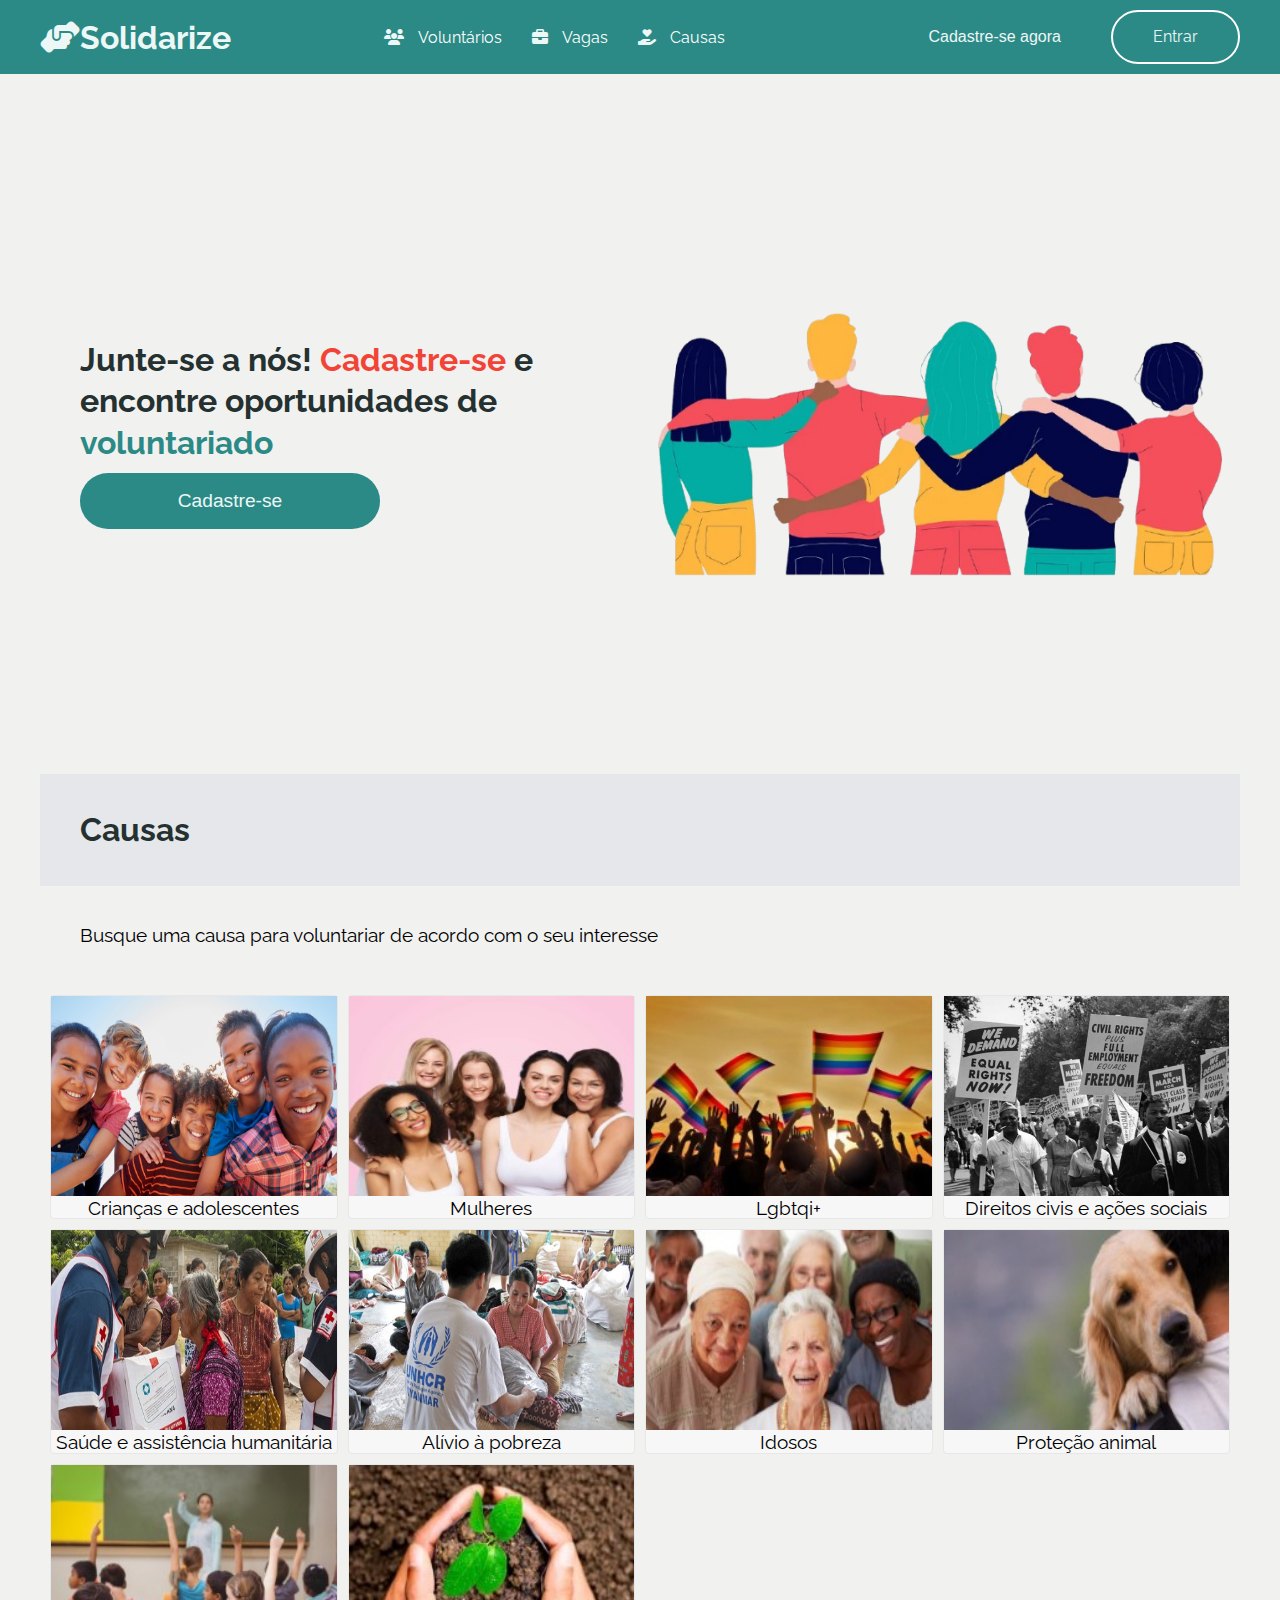
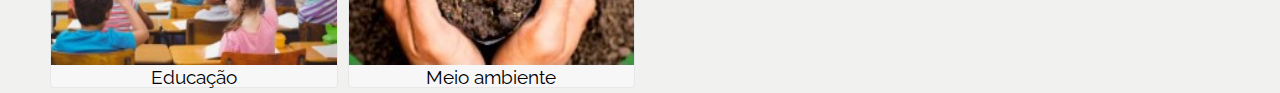
==== index.html @ 6832c59e "implementação script de validação do form de cadastro" ====
<!DOCTYPE html>
<html lang="en">
  <head>
    <meta charset="UTF-8" />
    <meta name="viewport" content="width=device-width, initial-scale=1.0" />
    <link rel="stylesheet" href="./css/style.css" />

    <!-- fonte Raleway -->
    <link
      href="https://fonts.googleapis.com/css2?family=Raleway:wght@500&display=swap"
      rel="stylesheet"
    />

    <!--icones -> https://fontawesome.com/ -->
    <link
      rel="stylesheet"
      href="https://cdnjs.cloudflare.com/ajax/libs/font-awesome/6.7.2/css/all.min.css"
      integrity="sha512-Evv84Mr4kqVGRNSgIGL/F/aIDqQb7xQ2vcrdIwxfjThSH8CSR7PBEakCr51Ck+w+/U6swU2Im1vVX0SVk9ABhg=="
      crossorigin="anonymous"
      referrerpolicy="no-referrer"
    />
    <title>Solidarize</title>
  </head>
  <body>
    <header class="cabecalho">
      <nav class="cabecalho__navegacao">
        <div class="logo">
          <h1><i class="fa-solid fa-handshake-angle"></i>Solidarize</h1>
        </div>
        <div class="navegacao__menu__links_autenticacao">
          <button popovertarget="modal" class="btn__cadastro">
            Cadastre-se agora
          </button>
          <a href="#" class="btn__login">Entrar</a>
        </div>
        <ul class="navegacao__menu__links">
          <li class="navegacao__menu__link">
            <i class="fa-solid fa-users"></i>
            <a href="#voluntarios">Voluntários</a>
          </li>
          <li class="navegacao__menu__link">
            <i class="fa-solid fa-briefcase"></i>
            <a href="#vagas">Vagas</a>
          </li>
          <li class="navegacao__menu__link">
            <i class="fa-solid fa-hand-holding-heart"></i>
            <a href="#causas">Causas</a>
          </li>
        </ul>
      </nav>
    </header>
    <main>
      <section class="apresentacao">
        <div class="apresentacao__container__apresentacao">
          <h1 class="apresentacao__titulo">
            Junte-se a nós! <span class="destaque1">Cadastre-se</span> e
            encontre oportunidades de
            <span class="destaque2">voluntariado</span>
          </h1>
          <button popovertarget="modal" class="apresentacao__btn__cadastro">Cadastre-se</button>
    
        </div>
        <div class="apresentacao__imagem">
          <img src="/assets/img/volunteer.png" alt="" />
        </div>
      </section>
      <section class="causas" id="causas" aria-label="causas">
        <h1 class="causas__titulo">causas</h1>
        <p class="causas__texto">
          busque uma causa para voluntariar de acordo com o seu interesse
        </p>
        <div class="causas__container">
          <div class="causas__item">
            <div class="causas__item__conteudo">
              <img src="./assets/img/causas/childrens.jpg" alt="" />
              <p class="causas__item__conteudo__titulo">
                Crianças e adolescentes
              </p>
            </div>
          </div>
          <div class="causas__item">
            <div class="causas__item__conteudo">
              <img src="./assets/img/causas/woman.jpg" alt="" />
              <p class="causas__item__conteudo__titulo">Mulheres</p>
            </div>
          </div>
          <div class="causas__item">
            <div class="causas__item__conteudo">
              <img src="./assets/img/causas/lgbtqi.jpeg" alt="" />
              <p class="causas__item__conteudo__titulo">lgbtqi+</p>
            </div>
          </div>
          <div class="causas__item">
            <div class="causas__item__conteudo">
              <img
                src="./assets/img/causas/direitos-civis-acoes-sociais.jpg"
                alt=""
              />
              <p class="causas__item__conteudo__titulo">
                Direitos civis e ações sociais
              </p>
            </div>
          </div>
          <div class="causas__item">
            <div class="causas__item__conteudo">
              <img
                src="./assets/img/causas/assistencia-saude-humanitaria.jpg"
                alt=""
              />
              <p class="causas__item__conteudo__titulo">
                Saúde e assistência humanitária
              </p>
            </div>
          </div>
          <div class="causas__item">
            <div class="causas__item__conteudo">
              <img src="./assets/img/causas/alivio-pobreza.jpg" alt="" />
              <p class="causas__item__conteudo__titulo">Alívio à pobreza</p>
            </div>
          </div>
          <div class="causas__item">
            <div class="causas__item__conteudo">
              <img src="./assets/img/causas/senior.jpg" alt="" />
              <p class="causas__item__conteudo__titulo">Idosos</p>
            </div>
          </div>
          <div class="causas__item">
            <div class="causas__item__conteudo">
              <img src="./assets/img/causas/protecao-animal.jpg" alt="" />
              <p class="causas__item__conteudo__titulo">Proteção animal</p>
            </div>
          </div>
          <div class="causas__item">
            <div class="causas__item__conteudo">
              <img src="./assets/img/causas/educacao.jpg" alt="" />
              <p class="causas__item__conteudo__titulo">Educação</p>
            </div>
          </div>
          <div class="causas__item">
            <div class="causas__item__conteudo">
              <img src="./assets/img/causas/meio-ambiente.jpg" alt="" />
              <p class="causas__item__conteudo__titulo">Meio ambiente</p>
            </div>
          </div>
        </div>
      </section>

      <section class="cadastro" id="cadastro" aria-label="causas">
        <div class="modal" id="modal" popover="manual">
          <button
            popovertarget="modal"
            popovertargetaction="hide"
            class="iconFechar"
          >
            x
          </button>
          <h1 class="cadastro__titulo">Cadastre-se</h1>
          <form class="formCadastro" id="formCadastro" action="/" method="POST" dados-formulario>
            <fieldset class="formulario__campo">
              <label for="nome">Nome</label>
              <input
                class="formcadastro__input" 
                name="nome"
                id="nome"
                type="name"
                placeholder="Insira seu nome"                
                minlength="3"               
                required
              />
              <span class="mensagem-erro"></span>
            </fieldset>
            <fieldset class="formulario__campo">
              <label for="email">Email</label>
              <input
                class="formcadastro__input"
                name="email"
                id="email"
                type="email"
                placeholder="Insira seu email"
                minlength="4"
                required
              />
              <span class="mensagem-erro"></span>
            </fieldset>
            <fieldset class="formulario__campo">
              <label for="senha">Senha</label>
              <input
                class="formcadastro__input"
                name="senha"
                id="senha"
                type="password"
                placeholder="Insira sua senha"
                minlength="6"
                required
              />
              <span class="mensagem-erro"></span>
            </fieldset>
            <fieldset class="formulario__campo">
              <label for="bairro">Bairro</label>
              <select id="bairro" name="bairro" required>
                <option value="">Selecione um Bairro</option>
                <option value="areal">Areal</option>
                <option value="centro">Centro</option>
                <option value="fragata">Fragata</option>
                <option value="laranjal">Laranjal</option>
                <option value="guabiroba">Guabiroba</option>
                <option value="porto">Três Vendas</option>
              </select>
              <span class="mensagem-erro"></span>
            </fieldset>
           
            <button
              class="formcadastro__botao"
              id="enviar"          
              type="submit"
              
            >
              Continuar
            </button>
          </form>
        </div>
      </section>
    </main>

    <script src="./js/script.js"></script>
  </body>
</html>
---- css/style.css ----
@import url(./global.css);
@import url(./header.css);
@import url(./apresentacao.css);
@import url(./causas.css);
@import url(./form_cadastro.css);
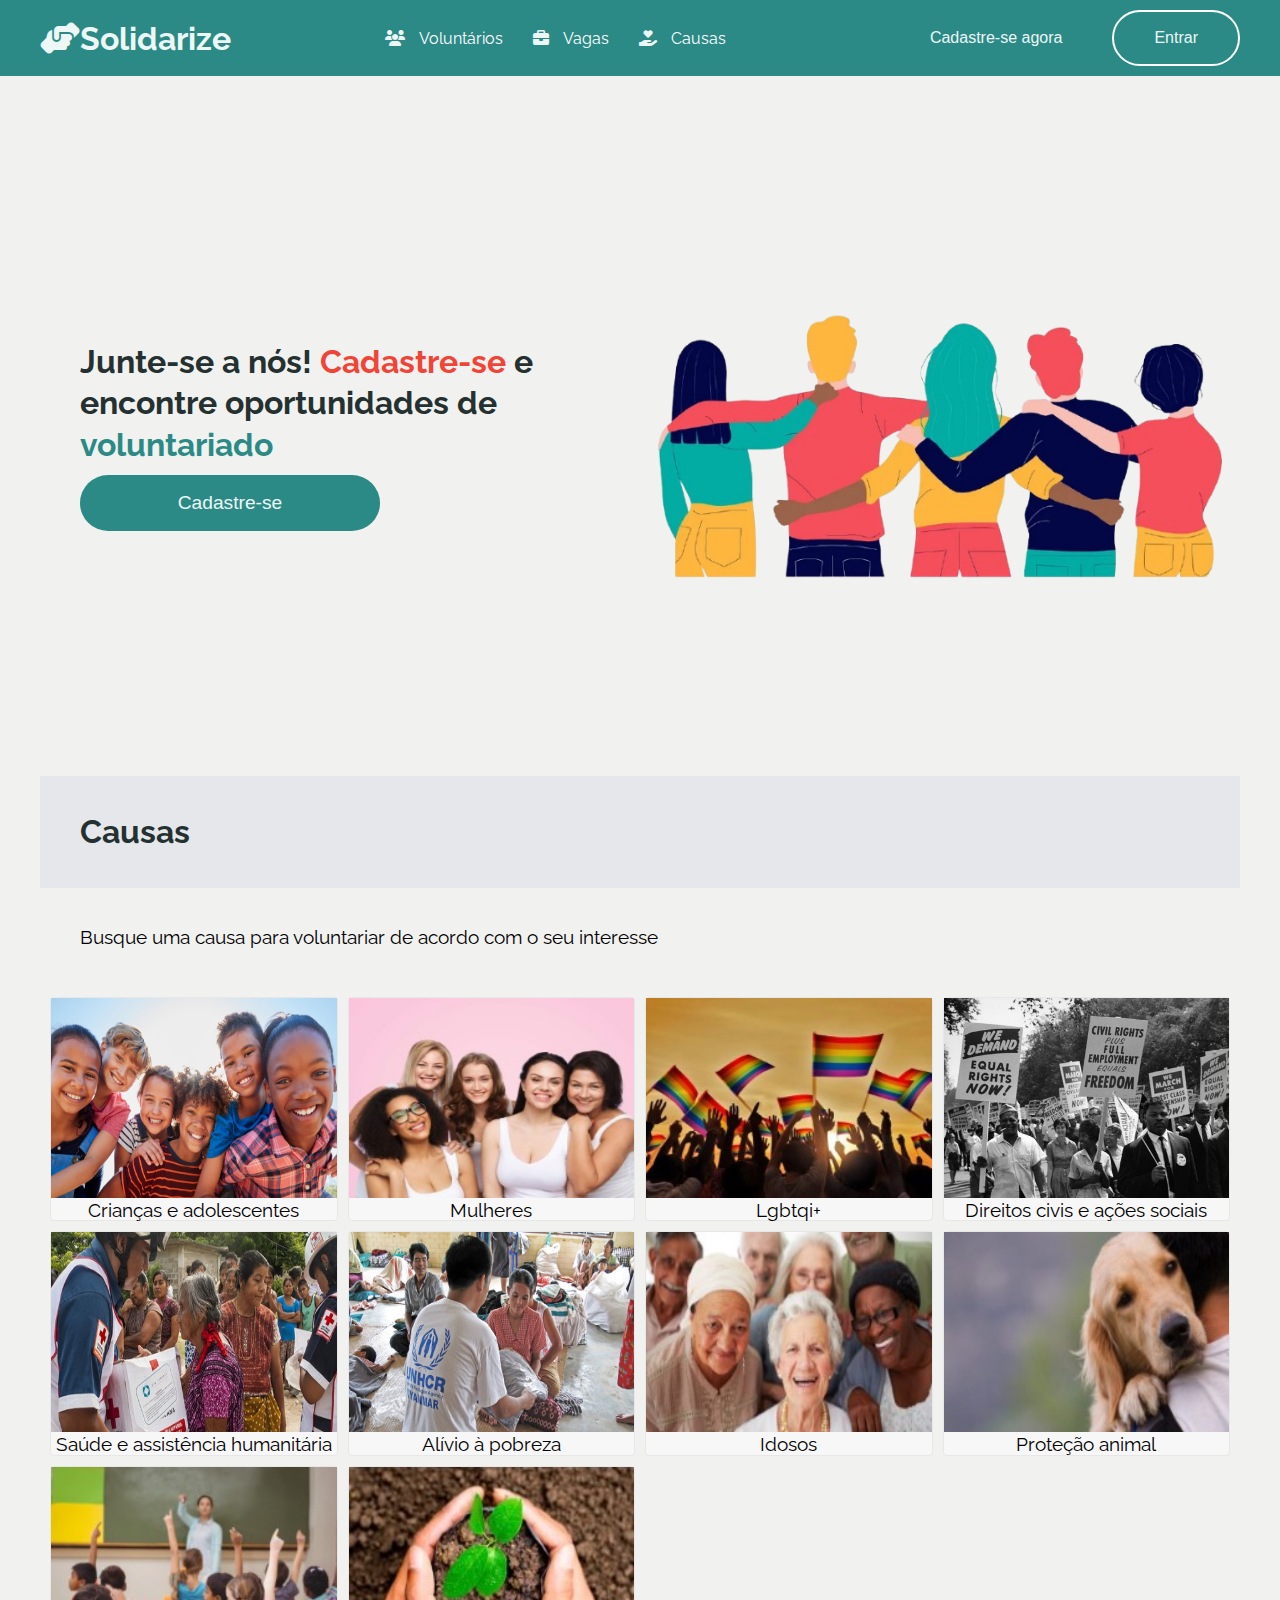
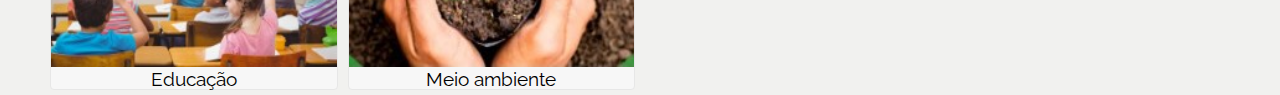
==== commit 768e83df: "implementação form de login e validações" ====
--- a/index.html
+++ b/index.html
@@ -10,7 +10,6 @@
       href="https://fonts.googleapis.com/css2?family=Raleway:wght@500&display=swap"
       rel="stylesheet"
     />
-
     <!--icones -> https://fontawesome.com/ -->
     <link
       rel="stylesheet"
@@ -28,10 +27,11 @@
           <h1><i class="fa-solid fa-handshake-angle"></i>Solidarize</h1>
         </div>
         <div class="navegacao__menu__links_autenticacao">
-          <button popovertarget="modal" class="btn__cadastro">
+          <button popovertarget="modal__cadastro" class="btn__cadastro">
             Cadastre-se agora
           </button>
-          <a href="#" class="btn__login">Entrar</a>
+          <button popovertarget="modal__login" class="btn__login">
+            Entrar
         </div>
         <ul class="navegacao__menu__links">
           <li class="navegacao__menu__link">
@@ -144,18 +144,17 @@
           </div>
         </div>
       </section>
-
-      <section class="cadastro" id="cadastro" aria-label="causas">
-        <div class="modal" id="modal" popover="manual">
+      <section class="cadastro" id="cadastro" aria-label="cadastro">
+        <div class="modal__cadastro" id="modal__cadastro" popover="manual">
           <button
-            popovertarget="modal"
+            popovertarget="modal__cadastro"
             popovertargetaction="hide"
             class="iconFechar"
           >
             x
           </button>
           <h1 class="cadastro__titulo">Cadastre-se</h1>
-          <form class="formCadastro" id="formCadastro" action="/" method="POST" dados-formulario>
+          <form class="formCadastro" id="formCadastro" action="/" method="POST" dados-formularioCadastro>
             <fieldset class="formulario__campo">
               <label for="nome">Nome</label>
               <input
@@ -220,8 +219,57 @@
           </form>
         </div>
       </section>
+      <section class="login" id="login" aria-label="login">
+        <div class="modal__login" id="modal__login" popover="manual">
+          <button
+            popovertarget="modal__login"
+            popovertargetaction="hide"
+            class="iconFechar"
+          >
+            x
+          </button>
+          <h1 class="login__titulo">Login</h1>
+          <form class="formLogin" id="formLogin" action="/" method="POST" dados-formularioLogin>
+            <fieldset class="formulario__campo">
+            </fieldset>
+            <fieldset class="formulario__campo">
+              <label for="email">Email</label>
+              <input
+                class="formLogin__input"
+                name="email"
+                id="emailLogin"
+                type="email"
+                placeholder="Insira seu email"
+                minlength="4"
+                required
+              />
+              <span class="mensagem-erro"></span>
+            </fieldset>
+            <fieldset class="formulario__campo">
+              <label for="senha">Senha</label>
+              <input
+                class="formLogin__input"
+                name="senha"
+                id="senhaLogin"
+                type="password"
+                placeholder="Insira sua senha"
+                minlength="6"
+                required
+              />
+              <span class="mensagem-erro"></span>
+            </fieldset>        
+            <button
+              class="formLogin__botao"
+              id="logar"          
+              type="submit"
+              
+            >
+              Continuar
+            </button>
+          </form>
+        </div>
+      </section>
     </main>
-
     <script src="./js/script.js"></script>
   </body>
 </html>
--- a/css/style.css
+++ b/css/style.css
@@ -3,3 +3,5 @@
 @import url(./apresentacao.css);
 @import url(./causas.css);
 @import url(./form_cadastro.css);
+@import url(./form_login.css);
+
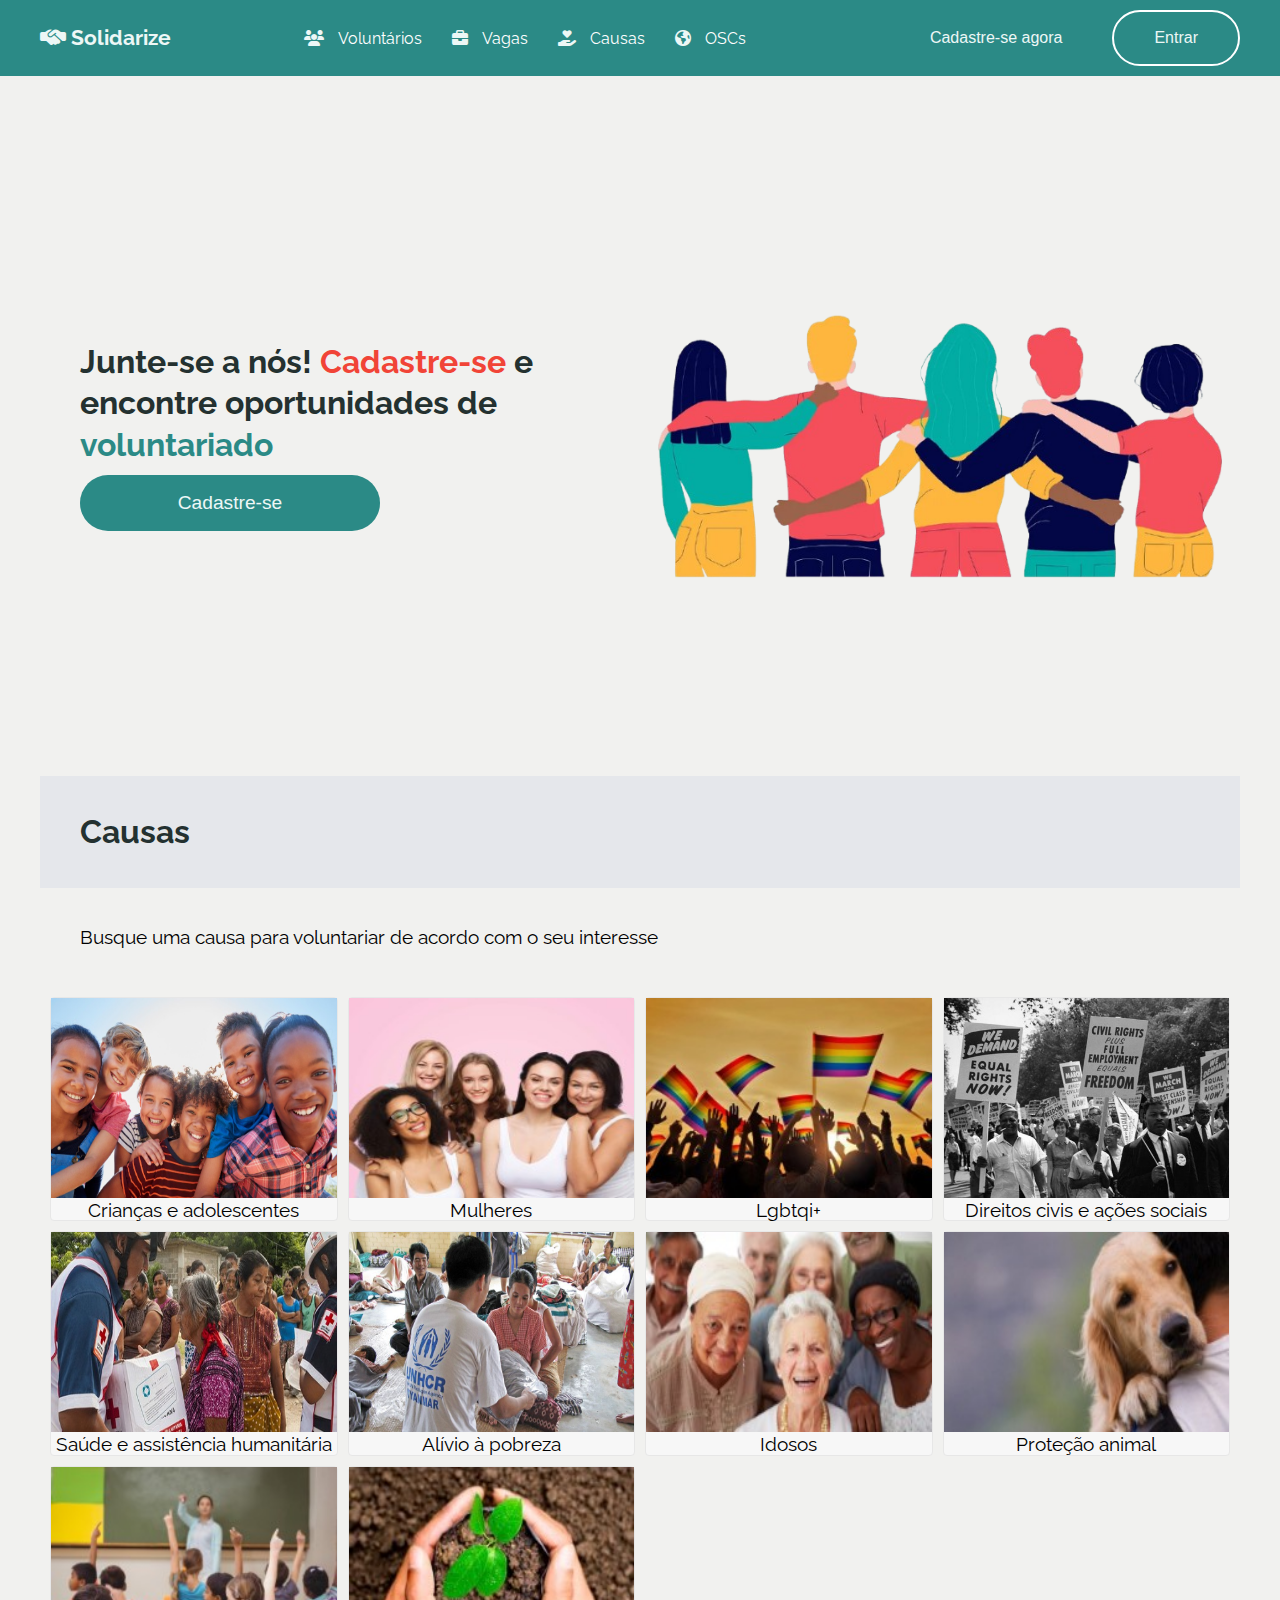
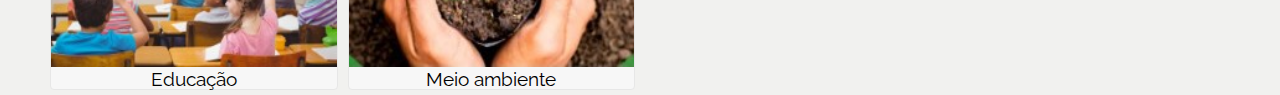
==== commit 6acaffb1: "implementação filtro de pesquisa no header" ====
--- a/index.html
+++ b/index.html
@@ -24,7 +24,7 @@
     <header class="cabecalho">
       <nav class="cabecalho__navegacao">
         <div class="logo">
-          <h1><i class="fa-solid fa-handshake-angle"></i>Solidarize</h1>
+          <h1><i class="fa-solid fa-handshake-simple"></i> Solidarize</h1>
         </div>
         <div class="navegacao__menu__links_autenticacao">
           <button popovertarget="modal__cadastro" class="btn__cadastro">
@@ -32,6 +32,7 @@
           </button>
           <button popovertarget="modal__login" class="btn__login">
             Entrar
+          </button>
         </div>
         <ul class="navegacao__menu__links">
           <li class="navegacao__menu__link">
@@ -45,6 +46,10 @@
           <li class="navegacao__menu__link">
             <i class="fa-solid fa-hand-holding-heart"></i>
             <a href="#causas">Causas</a>
+          </li>
+          <li class="navegacao__menu__link">
+            <i class="fa-solid fa-earth-americas"></i>
+            <a href="/pages/oscs.html">OSCs</a>
           </li>
         </ul>
       </nav>
@@ -57,7 +62,7 @@
             encontre oportunidades de
             <span class="destaque2">voluntariado</span>
           </h1>
-          <button popovertarget="modal" class="apresentacao__btn__cadastro">Cadastre-se</button>
+          <button popovertarget="modal__cadastro" class="apresentacao__btn__cadastro">Cadastre-se</button>
     
         </div>
         <div class="apresentacao__imagem">
--- a/css/style.css
+++ b/css/style.css
@@ -4,4 +4,5 @@
 @import url(./causas.css);
 @import url(./form_cadastro.css);
 @import url(./form_login.css);
+@import url(./osc.css);
 
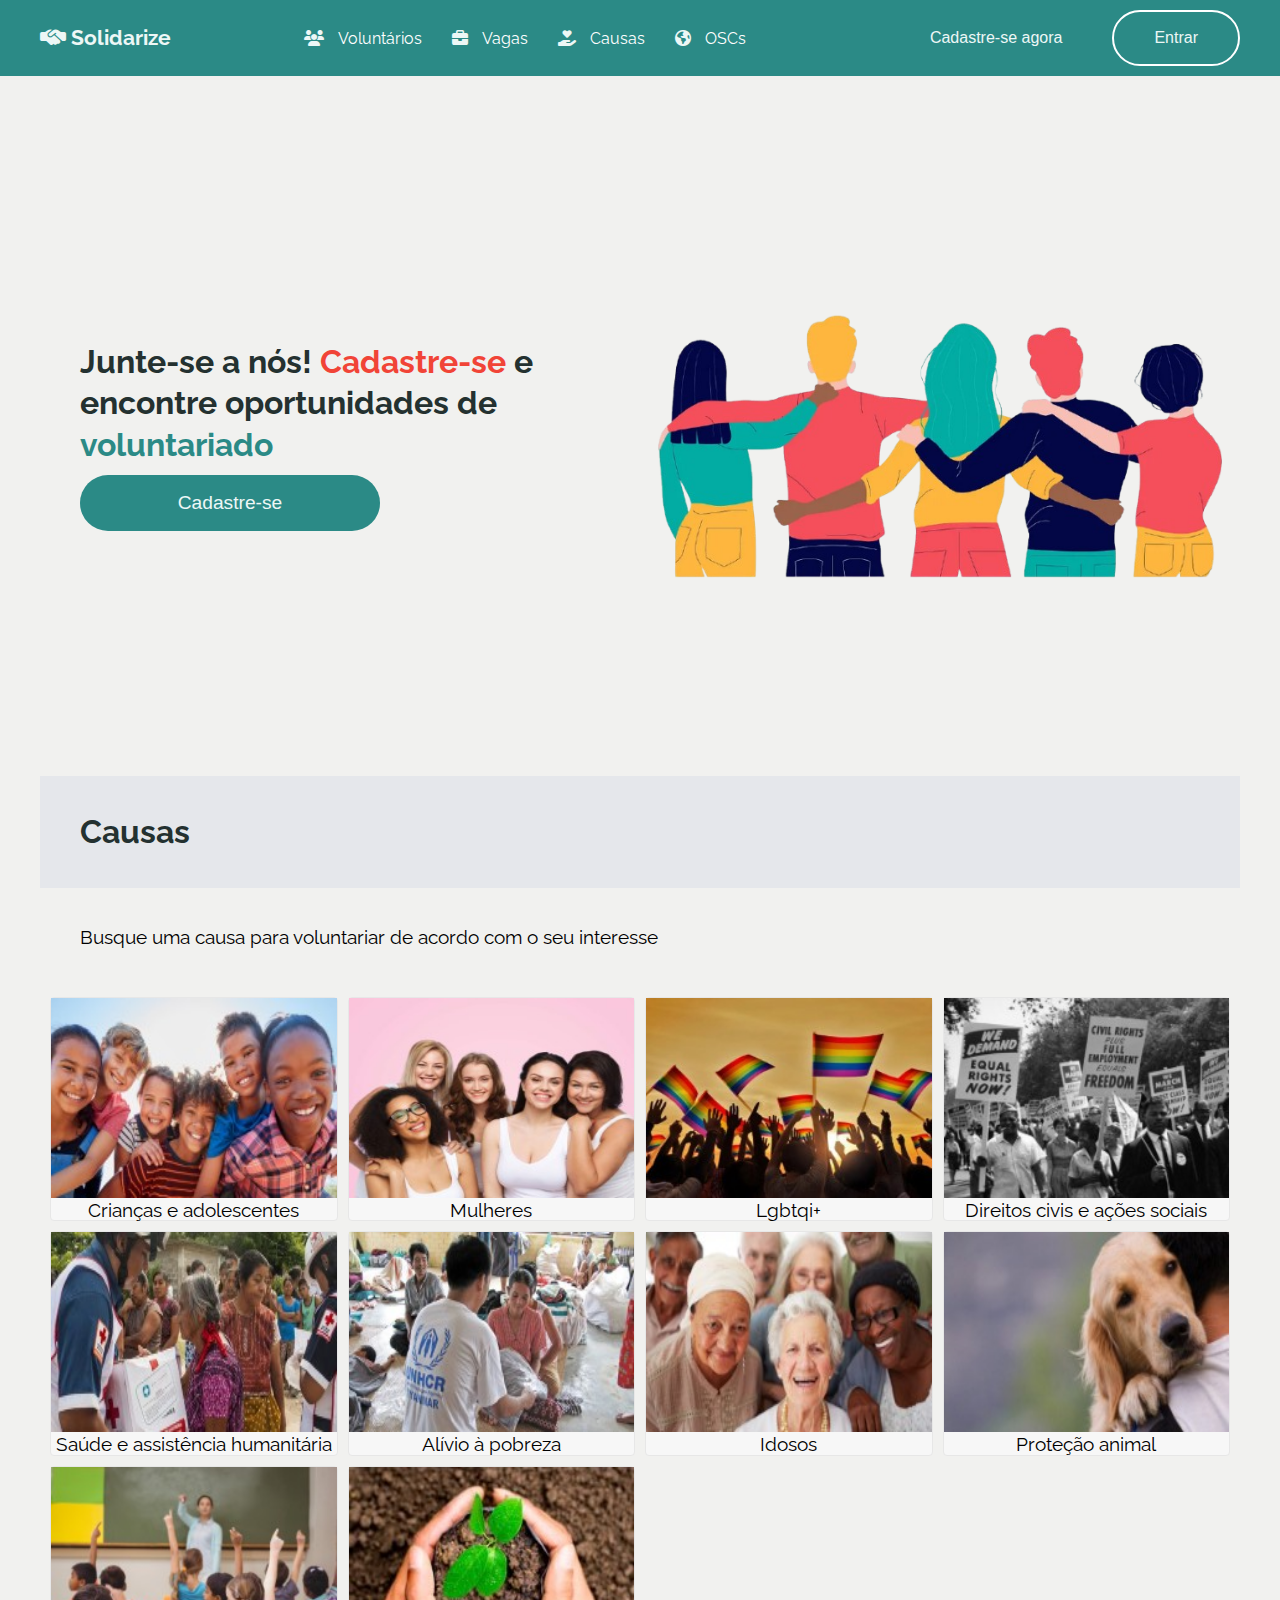
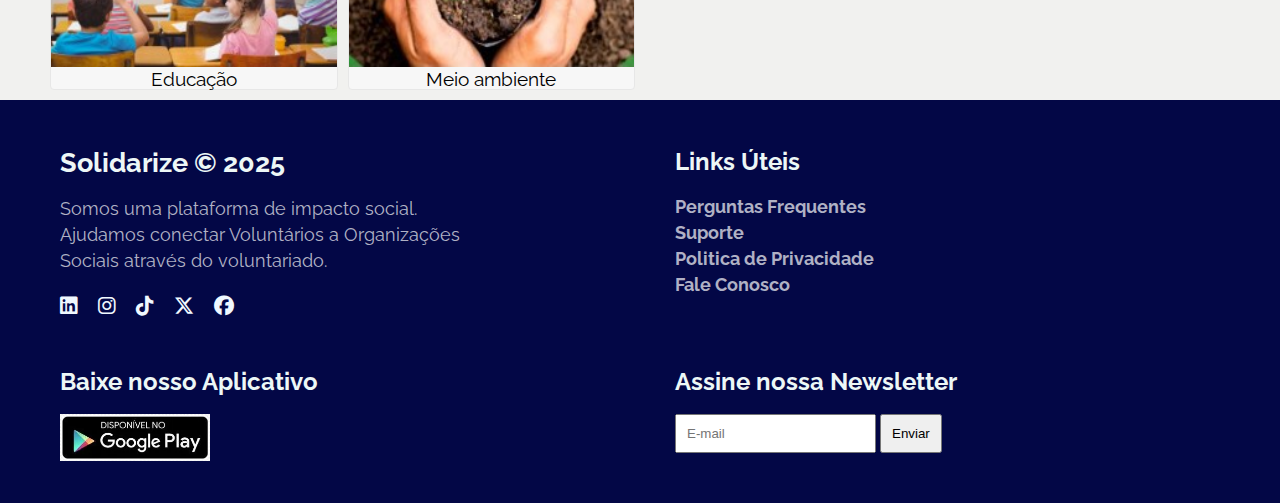
==== commit af262e20: "implementação do footer da página" ====
--- a/index.html
+++ b/index.html
@@ -62,8 +62,12 @@
             encontre oportunidades de
             <span class="destaque2">voluntariado</span>
           </h1>
-          <button popovertarget="modal__cadastro" class="apresentacao__btn__cadastro">Cadastre-se</button>
-    
+          <button
+            popovertarget="modal__cadastro"
+            class="apresentacao__btn__cadastro"
+          >
+            Cadastre-se
+          </button>
         </div>
         <div class="apresentacao__imagem">
           <img src="/assets/img/volunteer.png" alt="" />
@@ -159,16 +163,22 @@
             x
           </button>
           <h1 class="cadastro__titulo">Cadastre-se</h1>
-          <form class="formCadastro" id="formCadastro" action="/" method="POST" dados-formularioCadastro>
+          <form
+            class="formCadastro"
+            id="formCadastro"
+            action="/"
+            method="POST"
+            dados-formularioCadastro
+          >
             <fieldset class="formulario__campo">
               <label for="nome">Nome</label>
               <input
-                class="formcadastro__input" 
+                class="formcadastro__input"
                 name="nome"
                 id="nome"
                 type="name"
-                placeholder="Insira seu nome"                
-                minlength="3"               
+                placeholder="Insira seu nome"
+                minlength="3"
                 required
               />
               <span class="mensagem-erro"></span>
@@ -212,13 +222,8 @@
               </select>
               <span class="mensagem-erro"></span>
             </fieldset>
-           
-            <button
-              class="formcadastro__botao"
-              id="enviar"          
-              type="submit"
-              
-            >
+
+            <button class="formcadastro__botao" id="enviar" type="submit">
               Continuar
             </button>
           </form>
@@ -234,9 +239,14 @@
             x
           </button>
           <h1 class="login__titulo">Login</h1>
-          <form class="formLogin" id="formLogin" action="/" method="POST" dados-formularioLogin>
-            <fieldset class="formulario__campo">
-            </fieldset>
+          <form
+            class="formLogin"
+            id="formLogin"
+            action="/"
+            method="POST"
+            dados-formularioLogin
+          >
+            <fieldset class="formulario__campo"></fieldset>
             <fieldset class="formulario__campo">
               <label for="email">Email</label>
               <input
@@ -262,19 +272,91 @@
                 required
               />
               <span class="mensagem-erro"></span>
-            </fieldset>        
-            <button
-              class="formLogin__botao"
-              id="logar"          
-              type="submit"
-              
-            >
+            </fieldset>
+            <button class="formLogin__botao" id="logar" type="submit">
               Continuar
             </button>
           </form>
         </div>
       </section>
     </main>
+    <footer class="rodape">
+      <div class="rodape__navegacao">
+        <section class="rodape__projeto">
+          <h2 class="rodape__titulo">Solidarize © 2025</h2>
+          <p class="rodape__texto">
+            Somos uma plataforma de impacto social. Ajudamos conectar
+            Voluntários a Organizações Sociais através do voluntariado.
+          </p>
+          <ul class="rodape__redes__links">
+            <a href="https://www.linkedin.com" target="_blank" rel="external">
+              <li><i class="fa-brands fa-linkedin"></i></li>
+            </a>
+            <a
+              href="https://www.instagram.com/projeto.solidarizers/"
+              target="_blank"
+              rel="external"
+            >
+              <li><i class="fa-brands fa-instagram"></i></li>
+            </a>
+            <a href="https://www.tiktok.com" target="_blank" rel="external">
+              <li><i class="fa-brands fa-tiktok"></i></li>
+            </a>
+            <a href="https://www.x.com" target="_blank" rel="external">
+              <li><i class="fa-brands fa-x-twitter"></i></li>
+            </a>
+            <a href="https://www.facebook.com" target="_blank" rel="external">
+              <li><i class="fa-brands fa-facebook"></i></li>
+            </a>
+          </ul>
+        </section>
+        <section class="rodape__links">
+          <h2 class="rodape__titulo">Links Úteis</h2>
+          <ul class="rodape__links">
+            <li class="rodape__links__item">
+              <a href="http://">Perguntas Frequentes</a>
+            </li>
+            <li class="rodape__links__item">
+              <a href="http://">Suporte</a>
+            </li>
+            <li class="rodape__links__item">
+              <a href="http://">Politica de Privacidade</a>
+            </li>
+            <li class="rodape__links__item">
+              <a href="http://">Fale Conosco</a>
+            </li>
+          </ul>
+        </section>
+        <section class="rodape__app__link">
+          <h2 class="rodape__titulo">Baixe nosso Aplicativo</h2>
+          <a
+            href="https://play.google.com"
+            class="rodape__app__link"
+            target="_blank"
+            rel="external"
+          >
+            <img src="./assets/img/icones/google-play.webp" alt="" />
+          </a>
+        </section>
+        <section class="rodape__newsletter">
+          <h2 class="rodape__titulo">Assine nossa Newsletter</h2>
+          <form action="" class="rodape__newsletter__form">
+            <input
+              class="formNewsletter__input"
+              name="emailNewsletter"
+              id="emailNewsletter"
+              type="email"
+              placeholder="E-mail"
+              minlength="4"
+              required
+            />
+            <button class="formNewsletter__btn" id="logar" type="submit">
+              Enviar
+            </button>
+          </form>
+        </section>
+      </div>
+    </footer>
     <script src="./js/script.js"></script>
   </body>
 </html>
--- a/css/style.css
+++ b/css/style.css
@@ -5,4 +5,5 @@
 @import url(./form_cadastro.css);
 @import url(./form_login.css);
 @import url(./osc.css);
+@import url(./footer.css);
 
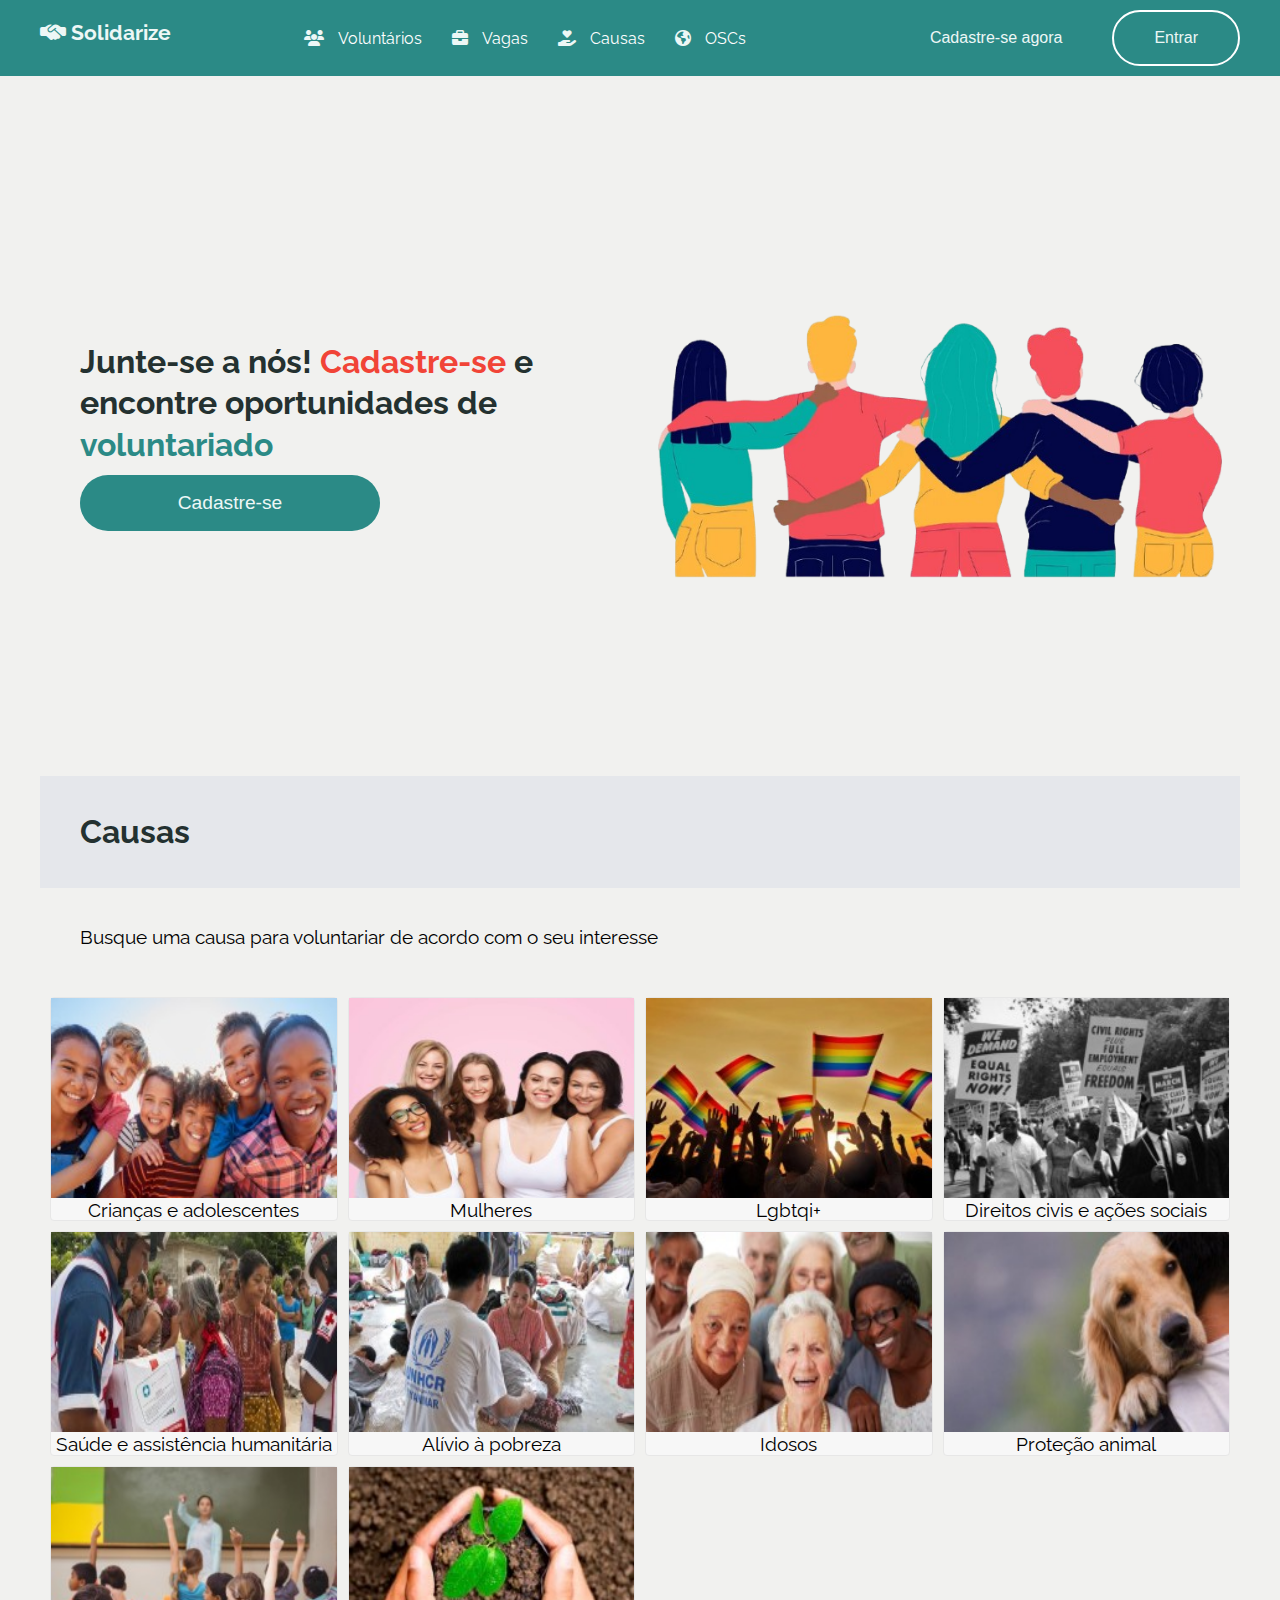
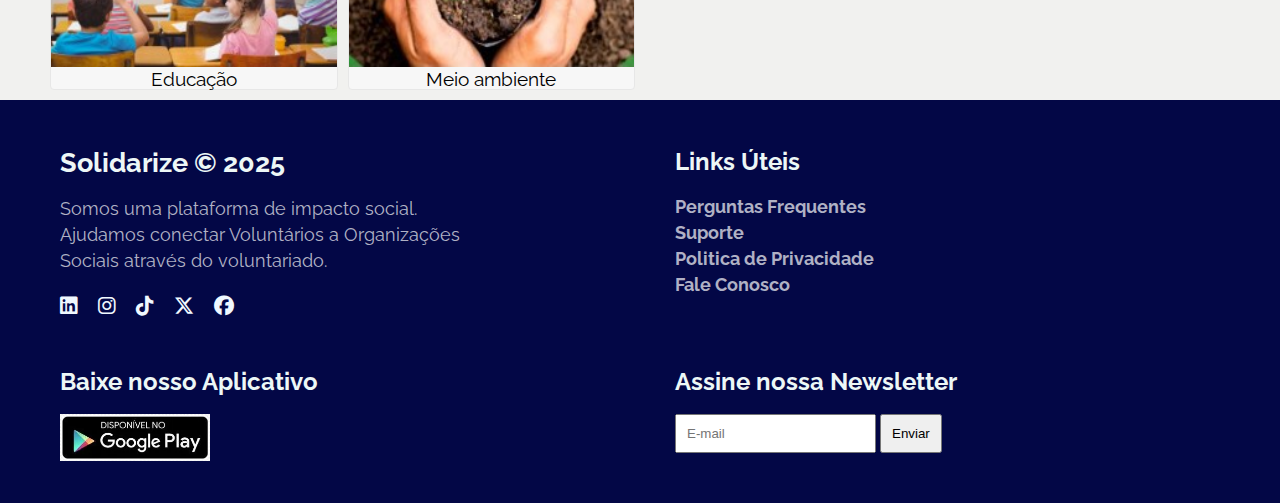
==== commit a35b5450: "lista oscs da API" ====
--- a/index.html
+++ b/index.html
@@ -350,13 +350,13 @@
               minlength="4"
               required
             />
-            <button class="formNewsletter__btn" id="logar" type="submit">
+            <button class="formNewsletter__btn" id="newsletter" type="submit">
               Enviar
             </button>
           </form>
         </section>
       </div>
     </footer>
-    <script src="./js/script.js"></script>
+    <script src="./js/validacoes_form.js"></script>
   </body>
 </html>
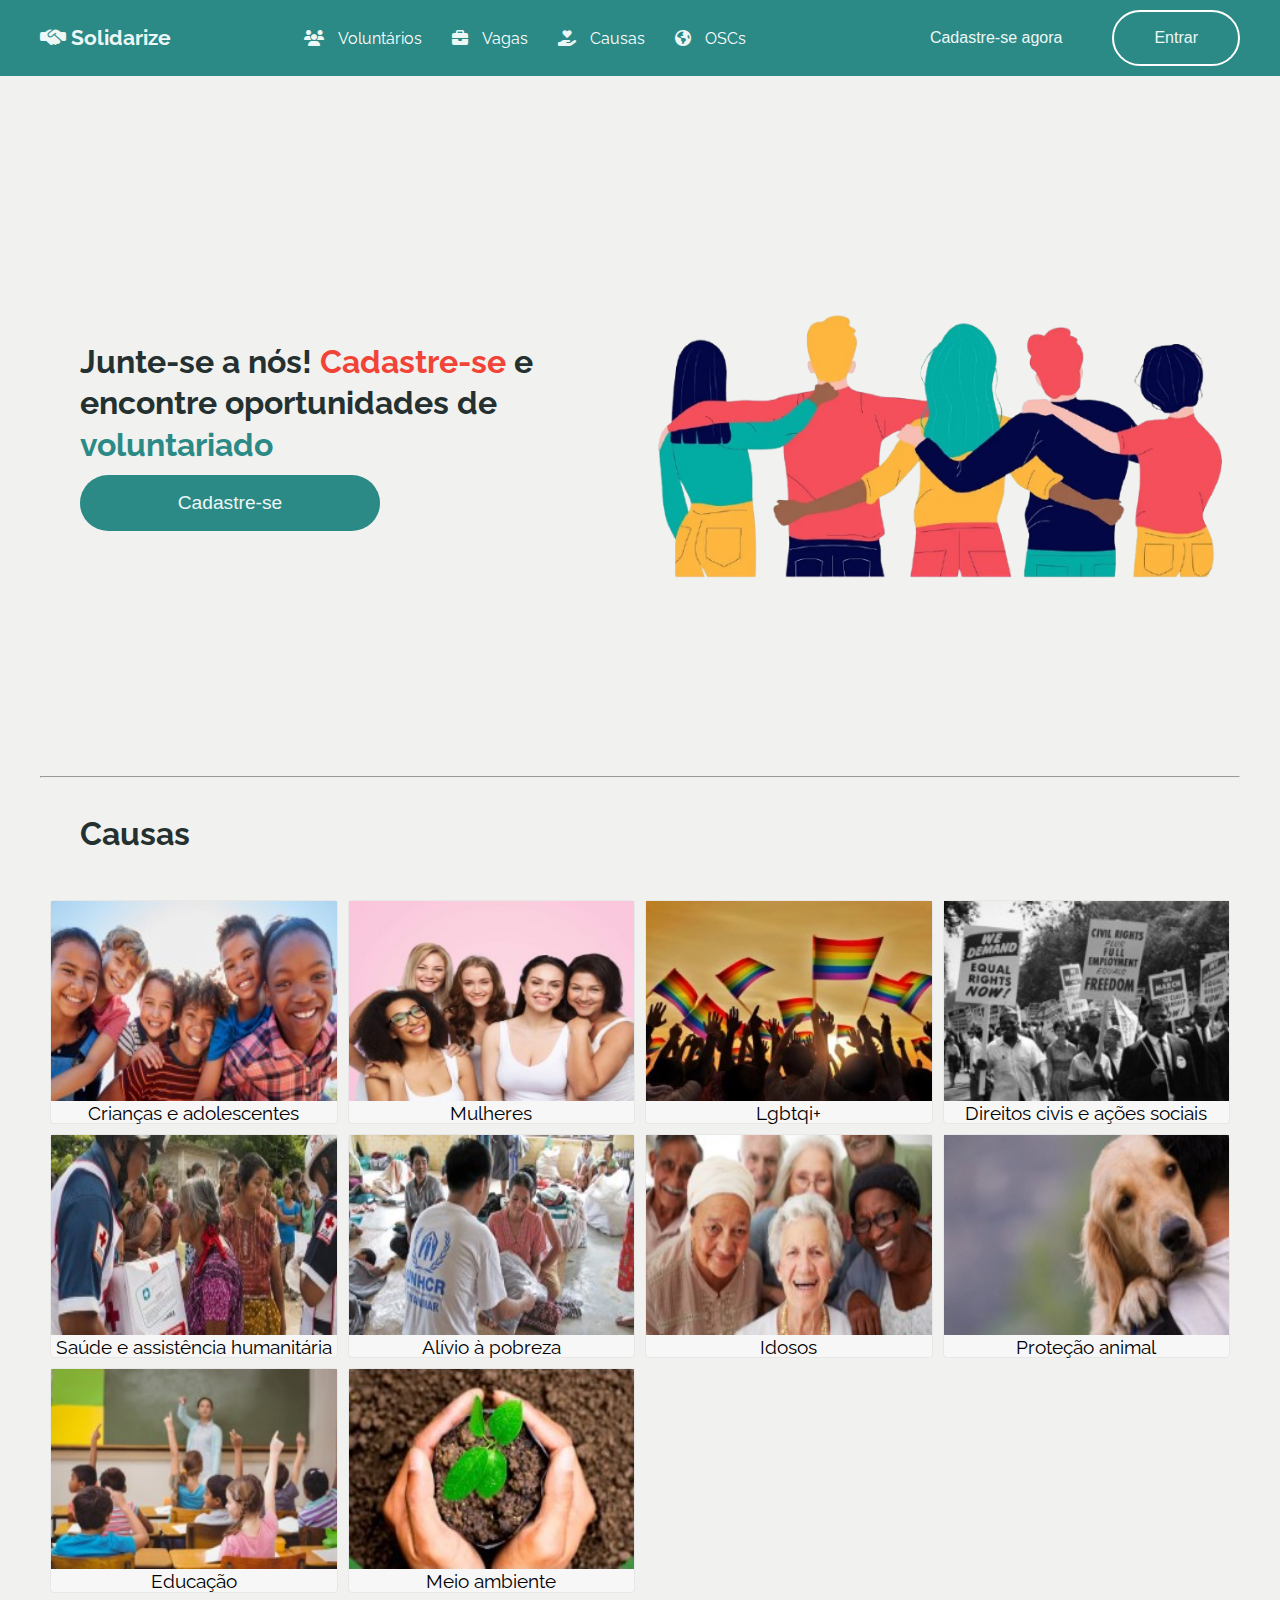
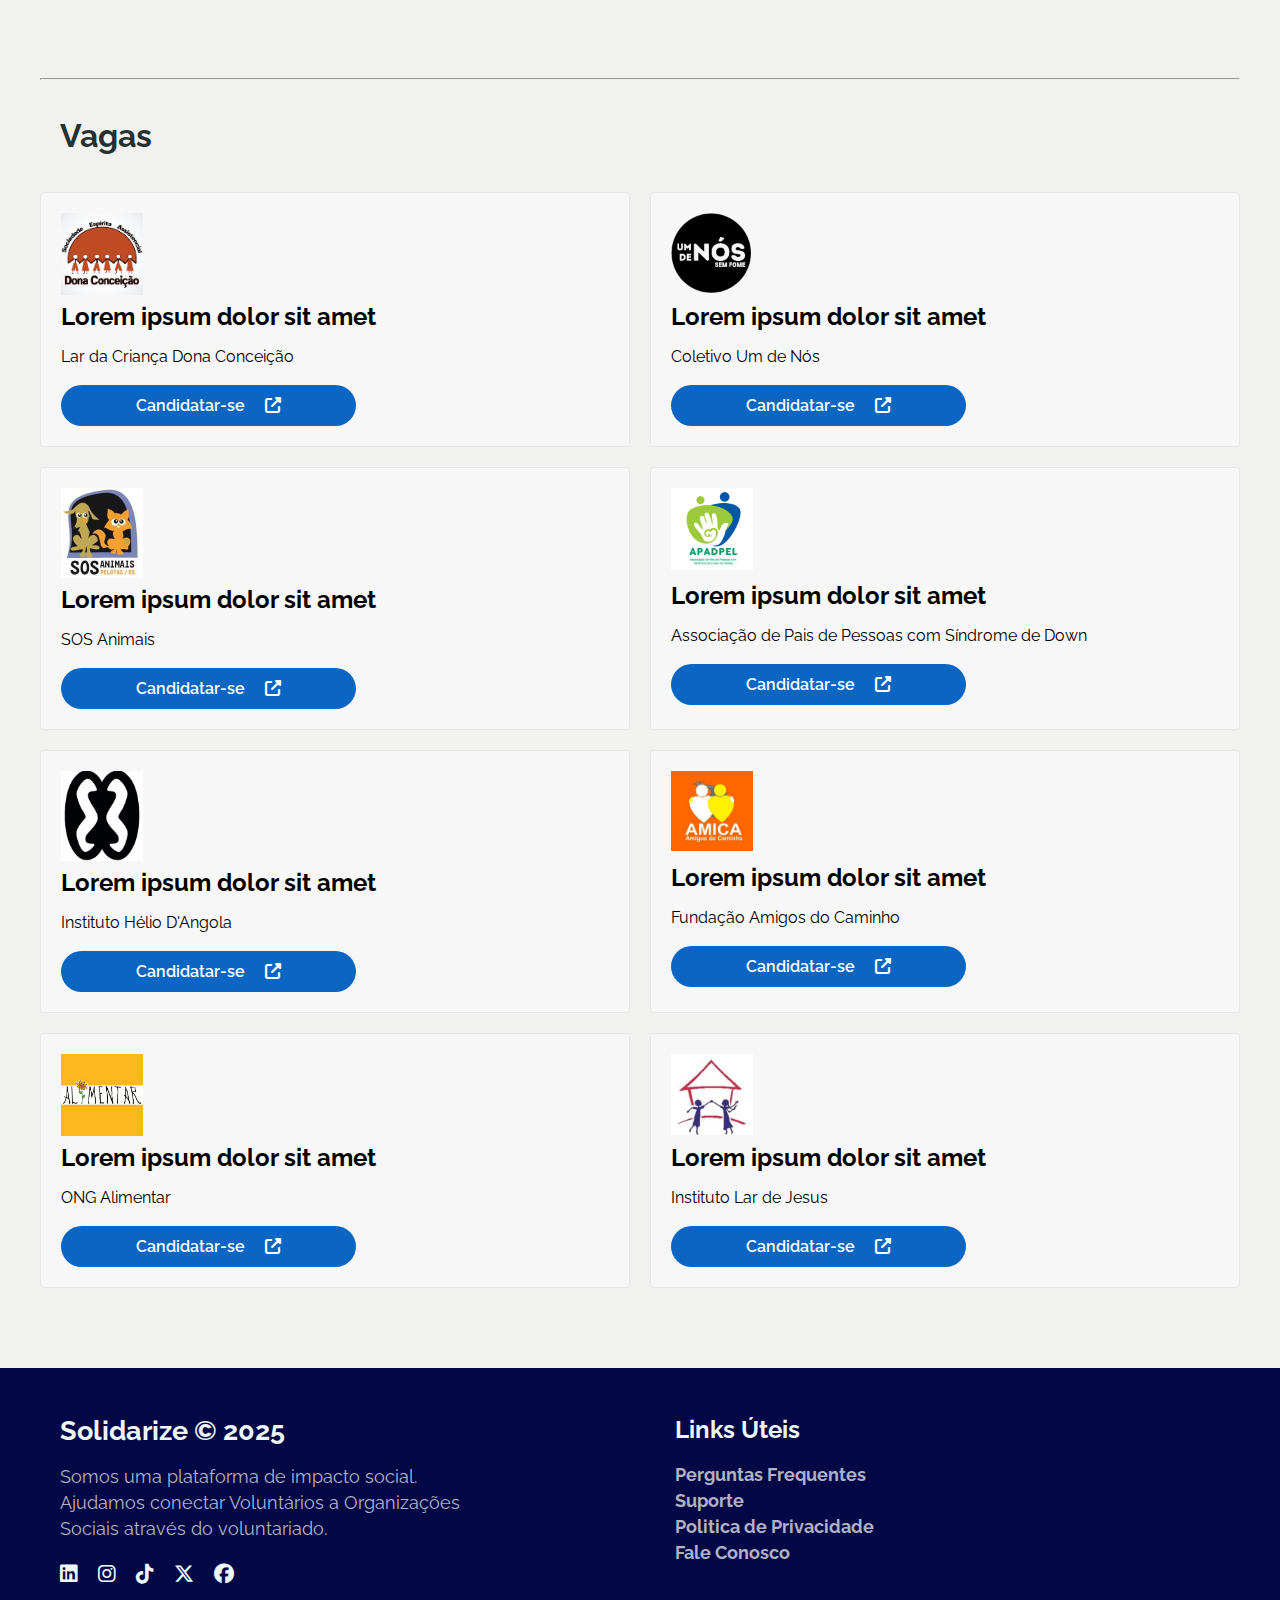
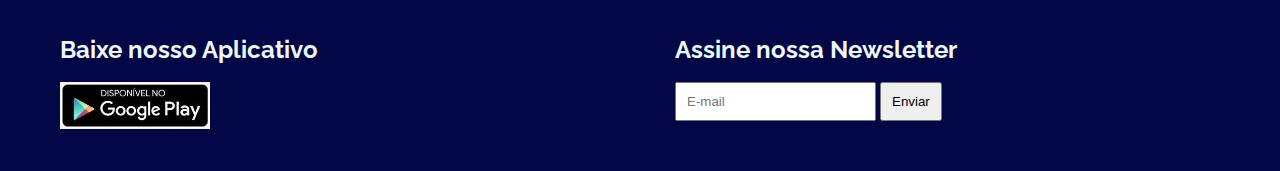
==== commit 7df9e113: "implementação section vagas" ====
--- a/index.html
+++ b/index.html
@@ -49,7 +49,7 @@
           </li>
           <li class="navegacao__menu__link">
             <i class="fa-solid fa-earth-americas"></i>
-            <a href="/pages/oscs.html">OSCs</a>
+            <a href="./pages/oscs.html">OSCs</a>
           </li>
         </ul>
       </nav>
@@ -74,10 +74,8 @@
         </div>
       </section>
       <section class="causas" id="causas" aria-label="causas">
+        <hr />
         <h1 class="causas__titulo">causas</h1>
-        <p class="causas__texto">
-          busque uma causa para voluntariar de acordo com o seu interesse
-        </p>
         <div class="causas__container">
           <div class="causas__item">
             <div class="causas__item__conteudo">
@@ -149,6 +147,98 @@
             <div class="causas__item__conteudo">
               <img src="./assets/img/causas/meio-ambiente.jpg" alt="" />
               <p class="causas__item__conteudo__titulo">Meio ambiente</p>
+            </div>
+          </div>
+        </div>
+      </section>
+      <section class="vagas" id="vagas" aria-label="vagas">
+        <hr />
+        <h1 class="vagas__titulo">Vagas</h1>
+        <div class="vagas__cards">
+          <div class="vagas__card">
+            <img src="./assets/img/oscs/dona-conceicao.png" alt="" />
+            <div class="vagas__card__conteudo">
+              <h2 class="vagas__card__titulo">Lorem ipsum dolor sit amet</h2>
+              <span>Lar da Criança Dona Conceição</span>
+              <a href="#" class="btn__vaga"
+                >Candidatar-se<i class="fa-solid fa-up-right-from-square"></i
+              ></a>
+            </div>
+          </div>
+
+          <div class="vagas__card">
+            <img src="./assets/img/oscs/um-de-nos.png" alt="" />
+            <div class="vagas__card__conteudo">
+              <h2 class="vagas__card__titulo">Lorem ipsum dolor sit amet</h2>
+              <span>Coletivo Um de Nós</span>
+              <a href="#" class="btn__vaga"
+                >Candidatar-se<i class="fa-solid fa-up-right-from-square"></i
+              ></a>
+            </div>
+          </div>
+
+          <div class="vagas__card">
+            <img src="./assets/img/oscs/sos-animais.jpg" alt="" />
+            <div class="vagas__card__conteudo">
+              <h2 class="vagas__card__titulo">Lorem ipsum dolor sit amet</h2>
+              <span>SOS Animais</span>
+              <a href="#" class="btn__vaga"
+                >Candidatar-se<i class="fa-solid fa-up-right-from-square"></i
+              ></a>
+            </div>
+          </div>
+
+          <div class="vagas__card">
+            <img src="./assets/img/oscs/apadpel.jpg" alt="" />
+            <div class="vagas__card__conteudo">
+              <h2 class="vagas__card__titulo">Lorem ipsum dolor sit amet</h2>
+              <span>Associação de Pais de Pessoas com Síndrome de Down</span>
+              <a href="#" class="btn__vaga"
+                >Candidatar-se<i class="fa-solid fa-up-right-from-square"></i
+              ></a>
+            </div>
+          </div>
+
+          <div class="vagas__card">
+            <img src="./assets/img/oscs/helio-dangola.png" alt="" />
+            <div class="vagas__card__conteudo">
+              <h2 class="vagas__card__titulo">Lorem ipsum dolor sit amet</h2>
+              <span>Instituto Hélio D'Angola</span>
+              <a href="#" class="btn__vaga"
+                >Candidatar-se<i class="fa-solid fa-up-right-from-square"></i
+              ></a>
+            </div>
+          </div>
+
+          <div class="vagas__card">
+            <img src="./assets/img/oscs/amica.jpg" alt="" />
+            <div class="vagas__card__conteudo">
+              <h2 class="vagas__card__titulo">Lorem ipsum dolor sit amet</h2>
+              <span>Fundação Amigos do Caminho</span>
+              <a href="#" class="btn__vaga"
+                >Candidatar-se<i class="fa-solid fa-up-right-from-square"></i
+              ></a>
+            </div>
+          </div>
+          <div class="vagas__card">
+            <img src="./assets/img/oscs/ong-alimentar.jpg" alt="" />
+            <div class="vagas__card__conteudo">
+              <h2 class="vagas__card__titulo">Lorem ipsum dolor sit amet</h2>
+              <span>ONG Alimentar</span>
+              <a href="#" class="btn__vaga"
+                >Candidatar-se<i class="fa-solid fa-up-right-from-square"></i
+              ></a>
+            </div>
+          </div>
+
+          <div class="vagas__card">
+            <img src="./assets/img/oscs/lar-de-jesus.jpg" alt="" />
+            <div class="vagas__card__conteudo">
+              <h2 class="vagas__card__titulo">Lorem ipsum dolor sit amet</h2>
+              <span>Instituto Lar de Jesus</span>
+              <a href="#" class="btn__vaga"
+                >Candidatar-se<i class="fa-solid fa-up-right-from-square"></i
+              ></a>
             </div>
           </div>
         </div>
--- a/css/style.css
+++ b/css/style.css
@@ -5,5 +5,6 @@
 @import url(./form_cadastro.css);
 @import url(./form_login.css);
 @import url(./osc.css);
+@import url(./vagas.css);
 @import url(./footer.css);
 
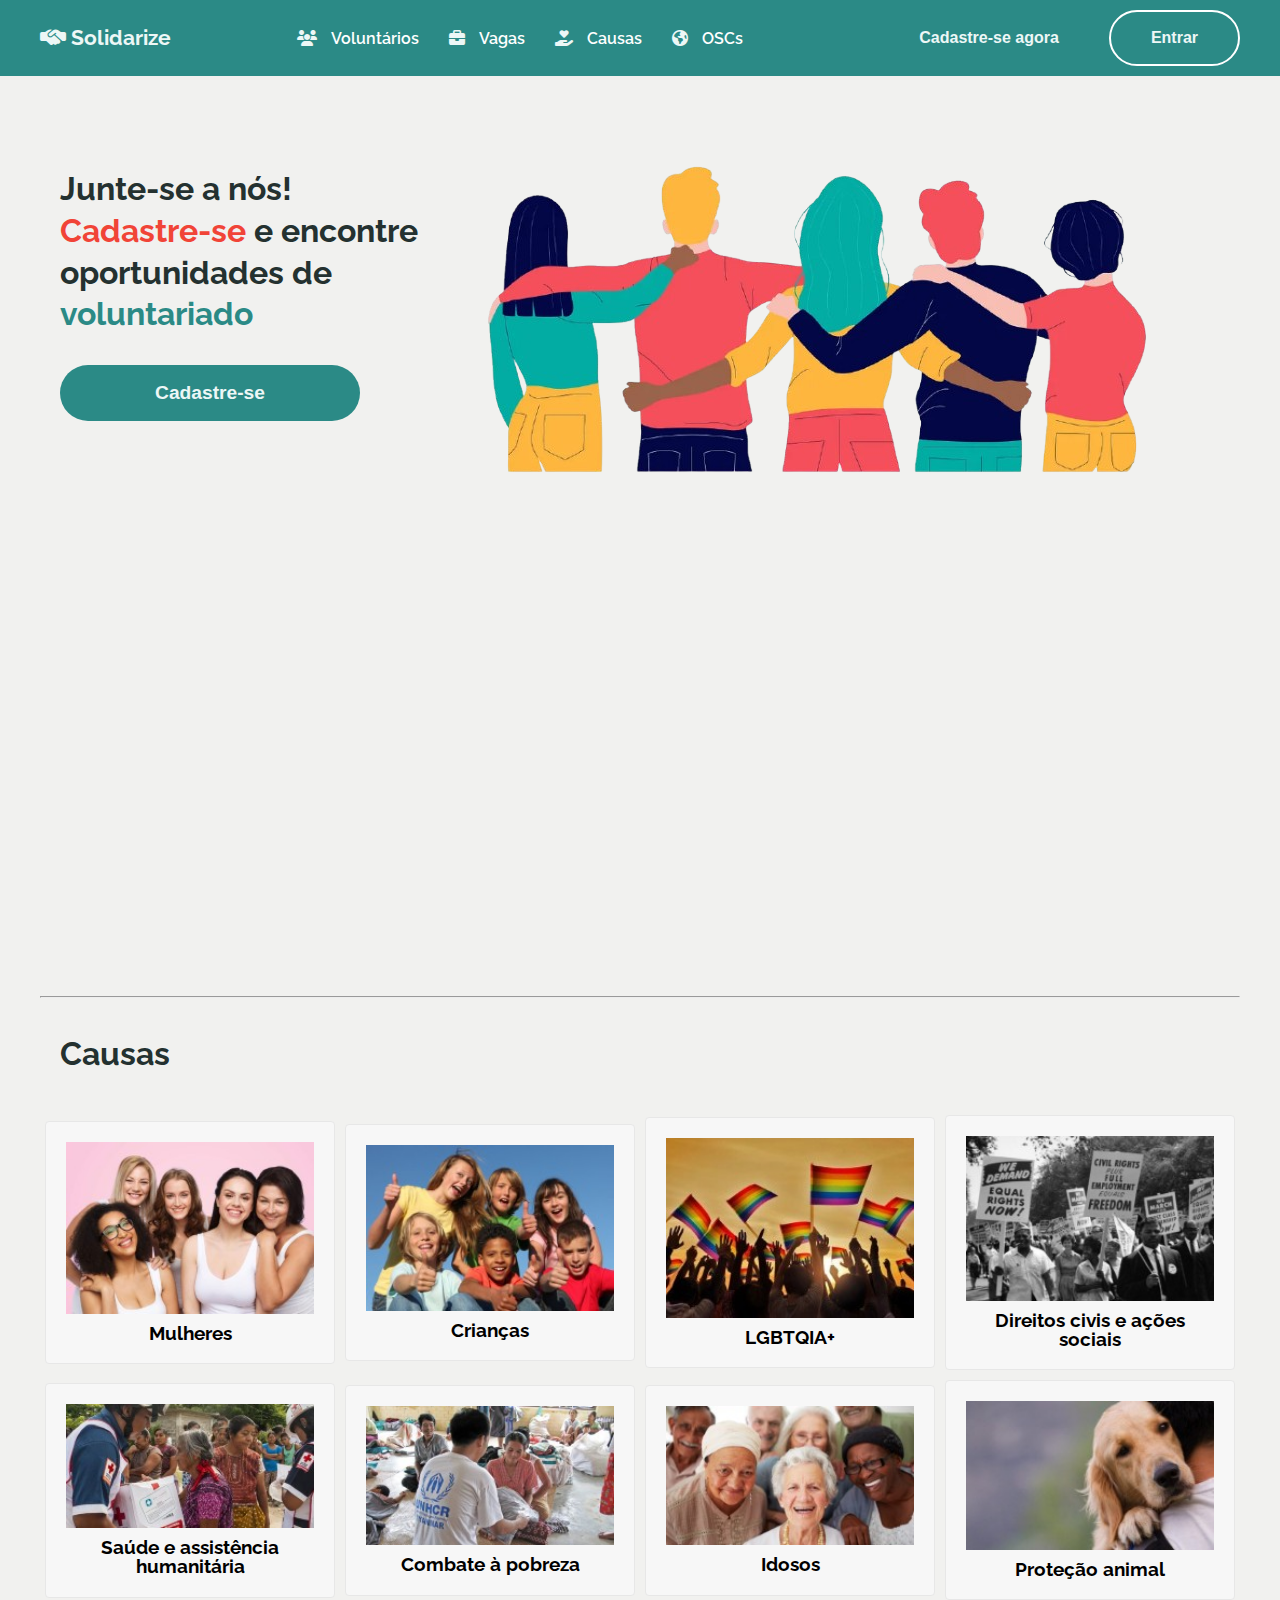
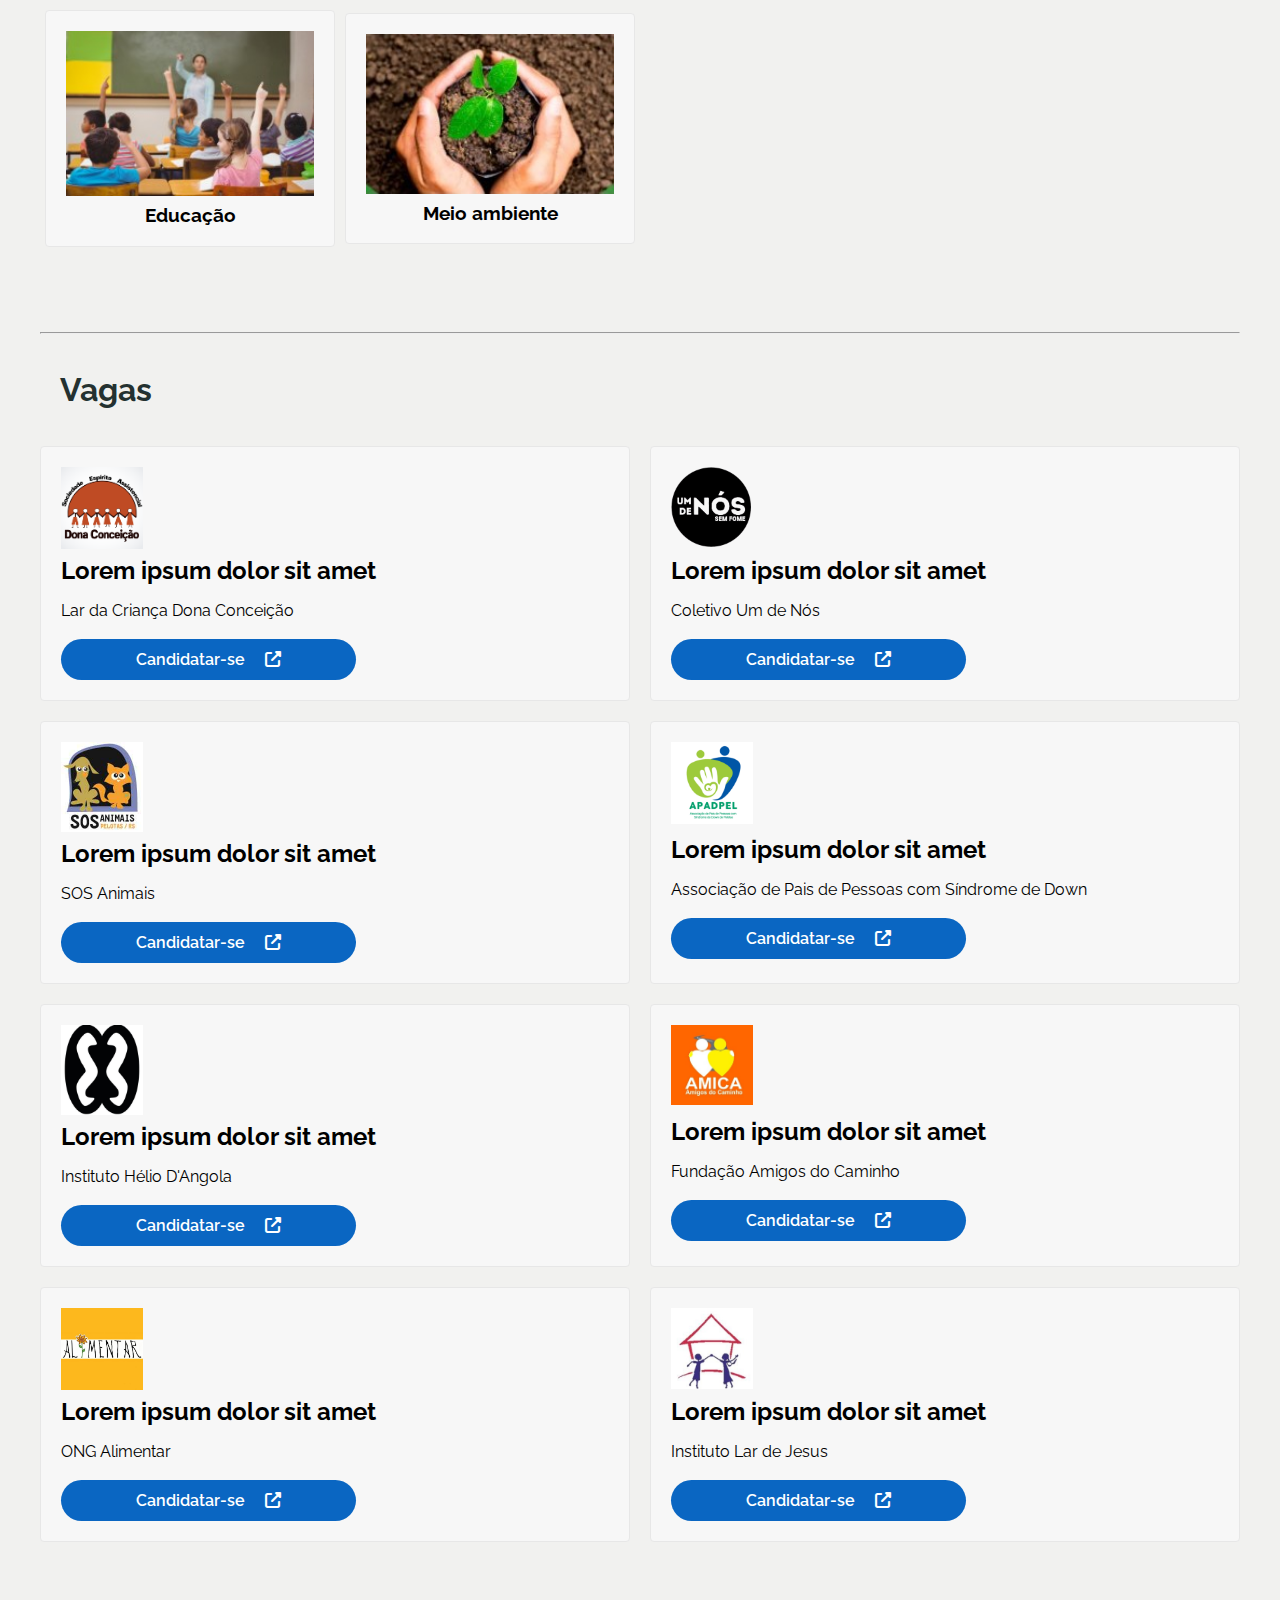
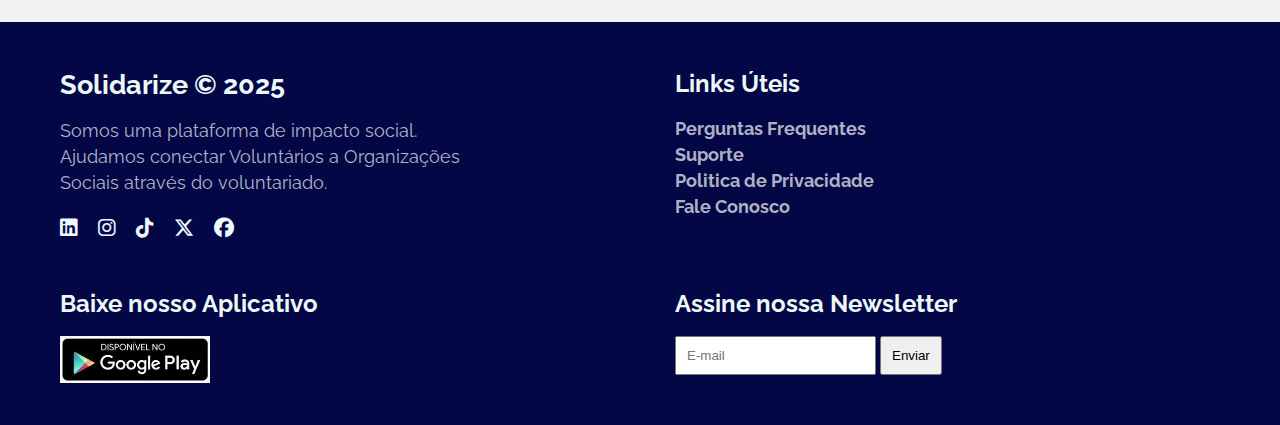
==== commit 43e81ee7: "refactoring da index.html" ====
--- a/index.html
+++ b/index.html
@@ -56,101 +56,86 @@
     </header>
     <main>
       <section class="apresentacao">
-        <div class="apresentacao__container__apresentacao">
-          <h1 class="apresentacao__titulo">
-            Junte-se a nós! <span class="destaque1">Cadastre-se</span> e
-            encontre oportunidades de
-            <span class="destaque2">voluntariado</span>
-          </h1>
-          <button
-            popovertarget="modal__cadastro"
-            class="apresentacao__btn__cadastro"
-          >
-            Cadastre-se
-          </button>
-        </div>
-        <div class="apresentacao__imagem">
-          <img src="/assets/img/volunteer.png" alt="" />
-        </div>
+        <div class="apresentacao__container">
+          <div class="apresentacao__card">
+            <h1 class="apresentacao__card__titulo">
+              Junte-se a nós! <span class="destaque1">Cadastre-se</span> e
+              encontre oportunidades de
+              <span class="destaque2">voluntariado</span>
+            </h1>
+            <button
+              popovertarget="modal__cadastro"
+              class="apresentacao__btn__cadastro"
+            >
+              Cadastre-se
+            </button>
+          </div>
+          <img class="apresentacao__imagem" src="/assets/img/volunteer.png" alt="" />
+        </div>       
       </section>
+
       <section class="causas" id="causas" aria-label="causas">
         <hr />
         <h1 class="causas__titulo">causas</h1>
-        <div class="causas__container">
-          <div class="causas__item">
-            <div class="causas__item__conteudo">
-              <img src="./assets/img/causas/childrens.jpg" alt="" />
-              <p class="causas__item__conteudo__titulo">
-                Crianças e adolescentes
-              </p>
-            </div>
-          </div>
-          <div class="causas__item">
-            <div class="causas__item__conteudo">
-              <img src="./assets/img/causas/woman.jpg" alt="" />
-              <p class="causas__item__conteudo__titulo">Mulheres</p>
-            </div>
-          </div>
-          <div class="causas__item">
-            <div class="causas__item__conteudo">
-              <img src="./assets/img/causas/lgbtqi.jpeg" alt="" />
-              <p class="causas__item__conteudo__titulo">lgbtqi+</p>
-            </div>
-          </div>
-          <div class="causas__item">
-            <div class="causas__item__conteudo">
-              <img
+        <div class="causas__container__cards">          
+          <div class="causas__card">          
+              <img class="causas__img" src="./assets/img/causas/mulheres.jpg" alt="" />
+              <h2 class="causas__card__titulo">Mulheres</h2>     
+          </div>
+          <div class="causas__card">          
+            <img class="causas__img" src="./assets/img/causas/criancas.jpg" alt="" />
+            <h2 class="causas__card__titulo">Crianças</h2>
+          </div>
+          <div class="causas__card">          
+              <img class="causas__img" src="./assets/img/causas/lgbtqi.jpeg" alt="" />              
+              <h2 class="causas__card__titulo">LGBTQIA+</h2>            
+          </div>
+          <div class="causas__card">         
+              <img class="causas__img"
                 src="./assets/img/causas/direitos-civis-acoes-sociais.jpg"
                 alt=""
               />
-              <p class="causas__item__conteudo__titulo">
+              <h2 class="causas__card__titulo">
                 Direitos civis e ações sociais
-              </p>
-            </div>
-          </div>
-          <div class="causas__item">
-            <div class="causas__item__conteudo">
-              <img
+              </h2>
+            
+          </div>
+          <div class="causas__card">           
+              <img class="causas__img"
                 src="./assets/img/causas/assistencia-saude-humanitaria.jpg"
                 alt=""
               />
-              <p class="causas__item__conteudo__titulo">
+              <h2 class="causas__card__titulo">
                 Saúde e assistência humanitária
-              </p>
-            </div>
-          </div>
-          <div class="causas__item">
-            <div class="causas__item__conteudo">
-              <img src="./assets/img/causas/alivio-pobreza.jpg" alt="" />
-              <p class="causas__item__conteudo__titulo">Alívio à pobreza</p>
-            </div>
-          </div>
-          <div class="causas__item">
-            <div class="causas__item__conteudo">
-              <img src="./assets/img/causas/senior.jpg" alt="" />
-              <p class="causas__item__conteudo__titulo">Idosos</p>
-            </div>
-          </div>
-          <div class="causas__item">
-            <div class="causas__item__conteudo">
-              <img src="./assets/img/causas/protecao-animal.jpg" alt="" />
-              <p class="causas__item__conteudo__titulo">Proteção animal</p>
-            </div>
-          </div>
-          <div class="causas__item">
-            <div class="causas__item__conteudo">
-              <img src="./assets/img/causas/educacao.jpg" alt="" />
-              <p class="causas__item__conteudo__titulo">Educação</p>
-            </div>
-          </div>
-          <div class="causas__item">
-            <div class="causas__item__conteudo">
-              <img src="./assets/img/causas/meio-ambiente.jpg" alt="" />
-              <p class="causas__item__conteudo__titulo">Meio ambiente</p>
-            </div>
+              </h2>
+          </div>
+          <div class="causas__card">
+           
+              <img class="causas__img" src="./assets/img/causas/combate-pobreza.jpg" alt="" />
+              <h2 class="causas__card__titulo">Combate à pobreza</h2>
+          </div>
+          <div class="causas__card">            
+              <img class="causas__img" src="./assets/img/causas/senior.jpg" alt="" />
+              <h2 class="causas__card__titulo">Idosos</h2>
+          </div>
+          <div class="causas__card">
+              <img class="causas__img" src="./assets/img/causas/protecao-animal.jpg" alt="" />
+              <h2 class="causas__card__titulo">Proteção animal</h2>
+          </div>        
+          <div class="causas__card">
+           
+              <img class="causas__img" src="./assets/img/causas/educacao.jpg" alt="" />
+              <h2 class="causas__card__titulo">Educação</h2>
+           
+          </div>
+          <div class="causas__card">           
+              <img class="causas__img" src="./assets/img/causas/meio-ambiente.jpg" alt="" />
+              <h2 class="causas__card__titulo">Meio ambiente</h2>
+           
           </div>
         </div>
       </section>
+
       <section class="vagas" id="vagas" aria-label="vagas">
         <hr />
         <h1 class="vagas__titulo">Vagas</h1>
